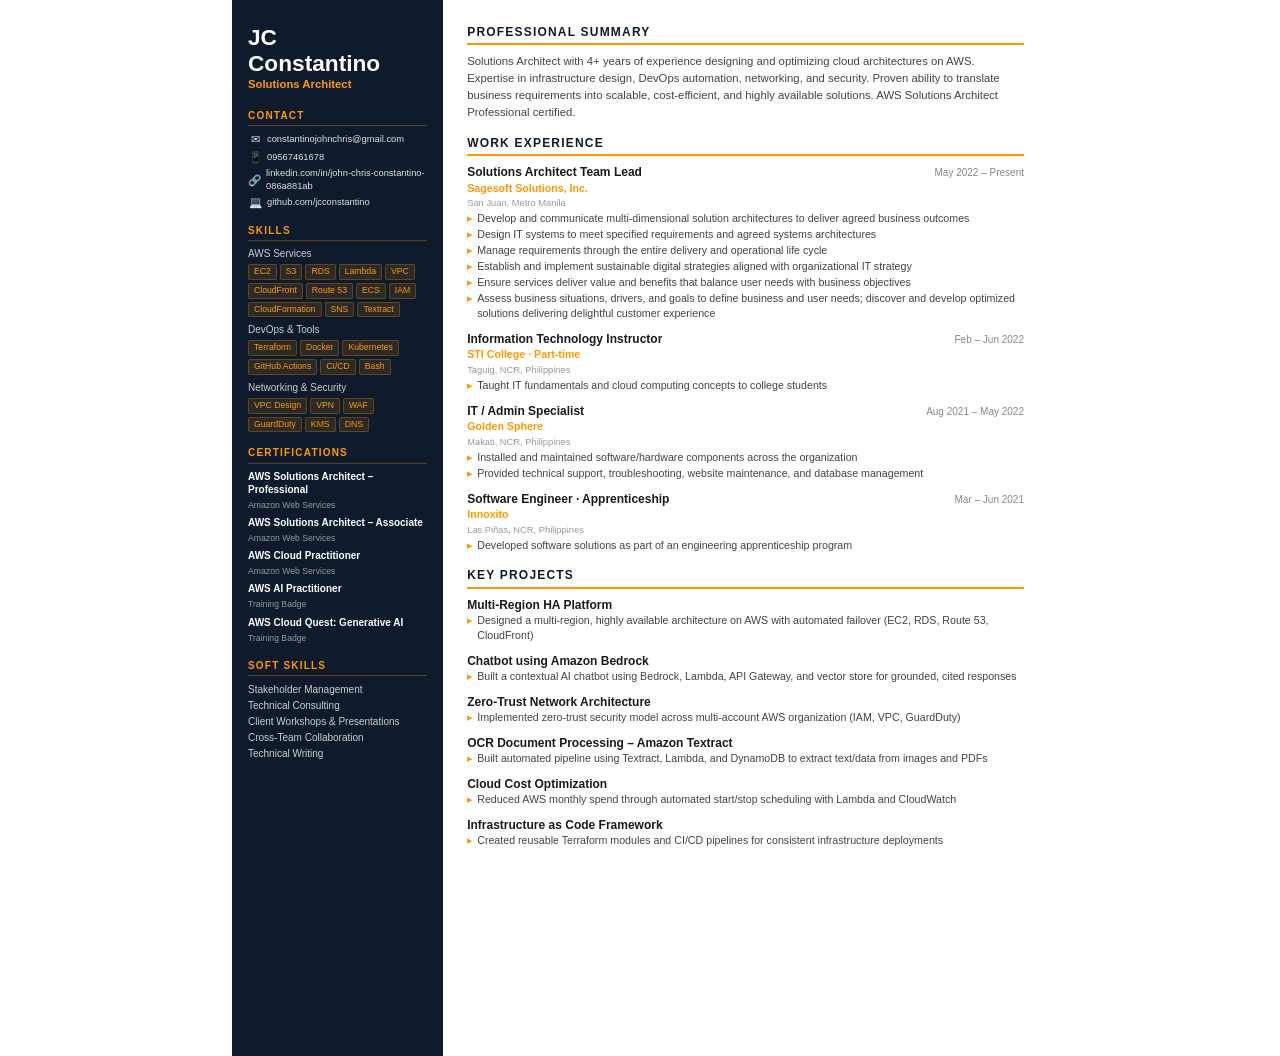
==== resume.html @ 99b5e73f "Add resume and Textract architecture" ====
<!DOCTYPE html>
<html lang="en">
<head>
<meta charset="UTF-8">
<title>JC Constantino - Resume</title>
<style>
  @page { margin: 0; size: letter; }
  * { margin: 0; padding: 0; box-sizing: border-box; }
  body {
    font-family: 'Segoe UI', Arial, sans-serif;
    color: #1a1a1a;
    line-height: 1.35;
    font-size: 9pt;
    background: #fff;
  }
  .page {
    max-width: 8.5in;
    height: 11in;
    margin: 0 auto;
    display: grid;
    grid-template-columns: 2.2in 1fr;
    overflow: hidden;
  }
  .sidebar {
    background: #0f1b2d;
    color: #e0e0e0;
    padding: 24px 16px;
  }
  .sidebar h1 { font-size: 17pt; color: #fff; line-height: 1.15; margin-bottom: 1px; }
  .sidebar .role { color: #FF9900; font-size: 8.5pt; font-weight: 600; margin-bottom: 16px; }
  .sidebar h2 {
    font-size: 7.5pt; text-transform: uppercase; letter-spacing: 1.2px;
    color: #FF9900; border-bottom: 1px solid rgba(255,153,0,0.3);
    padding-bottom: 3px; margin-bottom: 6px; margin-top: 14px;
  }
  .sidebar p, .sidebar li { font-size: 7.5pt; line-height: 1.4; color: #ccc; }
  .sidebar ul { list-style: none; }
  .sidebar ul li { padding: 1px 0; }
  .contact-item { display: flex; align-items: center; gap: 5px; margin-bottom: 3px; font-size: 7pt; word-break: break-all; }
  .contact-item .icon { font-size: 8pt; width: 14px; text-align: center; }
  .skill-tags { display: flex; flex-wrap: wrap; gap: 3px; margin-top: 3px; }
  .skill-tag {
    background: rgba(255,153,0,0.12); border: 1px solid rgba(255,153,0,0.25);
    color: #FF9900; padding: 1px 5px; border-radius: 2px; font-size: 6.5pt; font-weight: 500;
  }
  .sklabel { font-size: 7pt; color: #999; margin-bottom: 2px; margin-top: 6px; }
  .cert-item { margin-bottom: 4px; }
  .cert-item strong { color: #fff; font-size: 7.5pt; display: block; line-height: 1.3; }
  .cert-item span { font-size: 6.5pt; color: #999; }
  .main { padding: 24px 24px; }
  .main h2 {
    font-size: 9pt; text-transform: uppercase; letter-spacing: 1.2px;
    color: #0f1b2d; border-bottom: 2px solid #FF9900;
    padding-bottom: 3px; margin-bottom: 8px; margin-top: 14px;
  }
  .main h2:first-child { margin-top: 0; }
  .summary { font-size: 8.5pt; color: #444; line-height: 1.5; }
  .exp-entry { margin-bottom: 10px; }
  .exp-header { display: flex; justify-content: space-between; align-items: baseline; }
  .exp-header h3 { font-size: 9pt; color: #1a1a1a; }
  .exp-header .date { font-size: 7.5pt; color: #888; white-space: nowrap; }
  .exp-company { font-size: 8pt; color: #FF9900; font-weight: 600; margin-bottom: 2px; }
  .exp-location { font-size: 7pt; color: #999; margin-bottom: 2px; }
  .exp-entry ul { list-style: none; padding: 0; }
  .exp-entry li {
    padding-left: 10px; position: relative;
    font-size: 8pt; color: #444; margin-bottom: 1px; line-height: 1.4;
  }
  .exp-entry li::before { content: '▸'; position: absolute; left: 0; color: #FF9900; }
  @media print {
    body { -webkit-print-color-adjust: exact; print-color-adjust: exact; }
    .page { height: 100vh; }
  }
</style>
</head>
<body>
<div class="page">
  <div class="sidebar">
    <h1>JC<br>Constantino</h1>
    <p class="role">Solutions Architect</p>

    <h2>Contact</h2>
    <div class="contact-item"><span class="icon">✉</span> constantinojohnchris@gmail.com</div>
    <div class="contact-item"><span class="icon">📱</span> 09567461678</div>
    <div class="contact-item"><span class="icon">🔗</span> linkedin.com/in/john-chris-constantino-086a881ab</div>
    <div class="contact-item"><span class="icon">💻</span> github.com/jcconstantino</div>

    <h2>Skills</h2>
    <p class="sklabel">AWS Services</p>
    <div class="skill-tags">
      <span class="skill-tag">EC2</span><span class="skill-tag">S3</span><span class="skill-tag">RDS</span>
      <span class="skill-tag">Lambda</span><span class="skill-tag">VPC</span><span class="skill-tag">CloudFront</span>
      <span class="skill-tag">Route 53</span><span class="skill-tag">ECS</span><span class="skill-tag">IAM</span>
      <span class="skill-tag">CloudFormation</span><span class="skill-tag">SNS</span><span class="skill-tag">Textract</span>
    </div>
    <p class="sklabel">DevOps & Tools</p>
    <div class="skill-tags">
      <span class="skill-tag">Terraform</span><span class="skill-tag">Docker</span><span class="skill-tag">Kubernetes</span>
      <span class="skill-tag">GitHub Actions</span><span class="skill-tag">CI/CD</span><span class="skill-tag">Bash</span>
    </div>
    <p class="sklabel">Networking & Security</p>
    <div class="skill-tags">
      <span class="skill-tag">VPC Design</span><span class="skill-tag">VPN</span><span class="skill-tag">WAF</span>
      <span class="skill-tag">GuardDuty</span><span class="skill-tag">KMS</span><span class="skill-tag">DNS</span>
    </div>

    <h2>Certifications</h2>
    <div class="cert-item"><strong>AWS Solutions Architect – Professional</strong><span>Amazon Web Services</span></div>
    <div class="cert-item"><strong>AWS Solutions Architect – Associate</strong><span>Amazon Web Services</span></div>
    <div class="cert-item"><strong>AWS Cloud Practitioner</strong><span>Amazon Web Services</span></div>
    <div class="cert-item"><strong>AWS AI Practitioner</strong><span>Training Badge</span></div>
    <div class="cert-item"><strong>AWS Cloud Quest: Generative AI</strong><span>Training Badge</span></div>

    <h2>Soft Skills</h2>
    <ul>
      <li>Stakeholder Management</li>
      <li>Technical Consulting</li>
      <li>Client Workshops & Presentations</li>
      <li>Cross-Team Collaboration</li>
      <li>Technical Writing</li>
    </ul>
  </div>

  <div class="main">
    <h2>Professional Summary</h2>
    <p class="summary">Solutions Architect with 4+ years of experience designing and optimizing cloud architectures on AWS. Expertise in infrastructure design, DevOps automation, networking, and security. Proven ability to translate business requirements into scalable, cost-efficient, and highly available solutions. AWS Solutions Architect Professional certified.</p>

    <h2>Work Experience</h2>
    <div class="exp-entry">
      <div class="exp-header"><h3>Solutions Architect Team Lead</h3><span class="date">May 2022 – Present</span></div>
      <div class="exp-company">Sagesoft Solutions, Inc.</div>
      <div class="exp-location">San Juan, Metro Manila</div>
      <ul>
        <li>Develop and communicate multi-dimensional solution architectures to deliver agreed business outcomes</li>
        <li>Design IT systems to meet specified requirements and agreed systems architectures</li>
        <li>Manage requirements through the entire delivery and operational life cycle</li>
        <li>Establish and implement sustainable digital strategies aligned with organizational IT strategy</li>
        <li>Ensure services deliver value and benefits that balance user needs with business objectives</li>
        <li>Assess business situations, drivers, and goals to define business and user needs; discover and develop optimized solutions delivering delightful customer experience</li>
      </ul>
    </div>
    <div class="exp-entry">
      <div class="exp-header"><h3>Information Technology Instructor</h3><span class="date">Feb – Jun 2022</span></div>
      <div class="exp-company">STI College · Part-time</div>
      <div class="exp-location">Taguig, NCR, Philippines</div>
      <ul><li>Taught IT fundamentals and cloud computing concepts to college students</li></ul>
    </div>
    <div class="exp-entry">
      <div class="exp-header"><h3>IT / Admin Specialist</h3><span class="date">Aug 2021 – May 2022</span></div>
      <div class="exp-company">Golden Sphere</div>
      <div class="exp-location">Makati, NCR, Philippines</div>
      <ul>
        <li>Installed and maintained software/hardware components across the organization</li>
        <li>Provided technical support, troubleshooting, website maintenance, and database management</li>
      </ul>
    </div>
    <div class="exp-entry">
      <div class="exp-header"><h3>Software Engineer · Apprenticeship</h3><span class="date">Mar – Jun 2021</span></div>
      <div class="exp-company">Innoxito</div>
      <div class="exp-location">Las Piñas, NCR, Philippines</div>
      <ul><li>Developed software solutions as part of an engineering apprenticeship program</li></ul>
    </div>

    <h2>Key Projects</h2>
    <div class="exp-entry">
      <div class="exp-header"><h3>Multi-Region HA Platform</h3></div>
      <ul><li>Designed a multi-region, highly available architecture on AWS with automated failover (EC2, RDS, Route 53, CloudFront)</li></ul>
    </div>
    <div class="exp-entry">
      <div class="exp-header"><h3>Chatbot using Amazon Bedrock</h3></div>
      <ul><li>Built a contextual AI chatbot using Bedrock, Lambda, API Gateway, and vector store for grounded, cited responses</li></ul>
    </div>
    <div class="exp-entry">
      <div class="exp-header"><h3>Zero-Trust Network Architecture</h3></div>
      <ul><li>Implemented zero-trust security model across multi-account AWS organization (IAM, VPC, GuardDuty)</li></ul>
    </div>
    <div class="exp-entry">
      <div class="exp-header"><h3>OCR Document Processing – Amazon Textract</h3></div>
      <ul><li>Built automated pipeline using Textract, Lambda, and DynamoDB to extract text/data from images and PDFs</li></ul>
    </div>
    <div class="exp-entry">
      <div class="exp-header"><h3>Cloud Cost Optimization</h3></div>
      <ul><li>Reduced AWS monthly spend through automated start/stop scheduling with Lambda and CloudWatch</li></ul>
    </div>
    <div class="exp-entry">
      <div class="exp-header"><h3>Infrastructure as Code Framework</h3></div>
      <ul><li>Created reusable Terraform modules and CI/CD pipelines for consistent infrastructure deployments</li></ul>
    </div>
  </div>
</div>
</body>
</html>
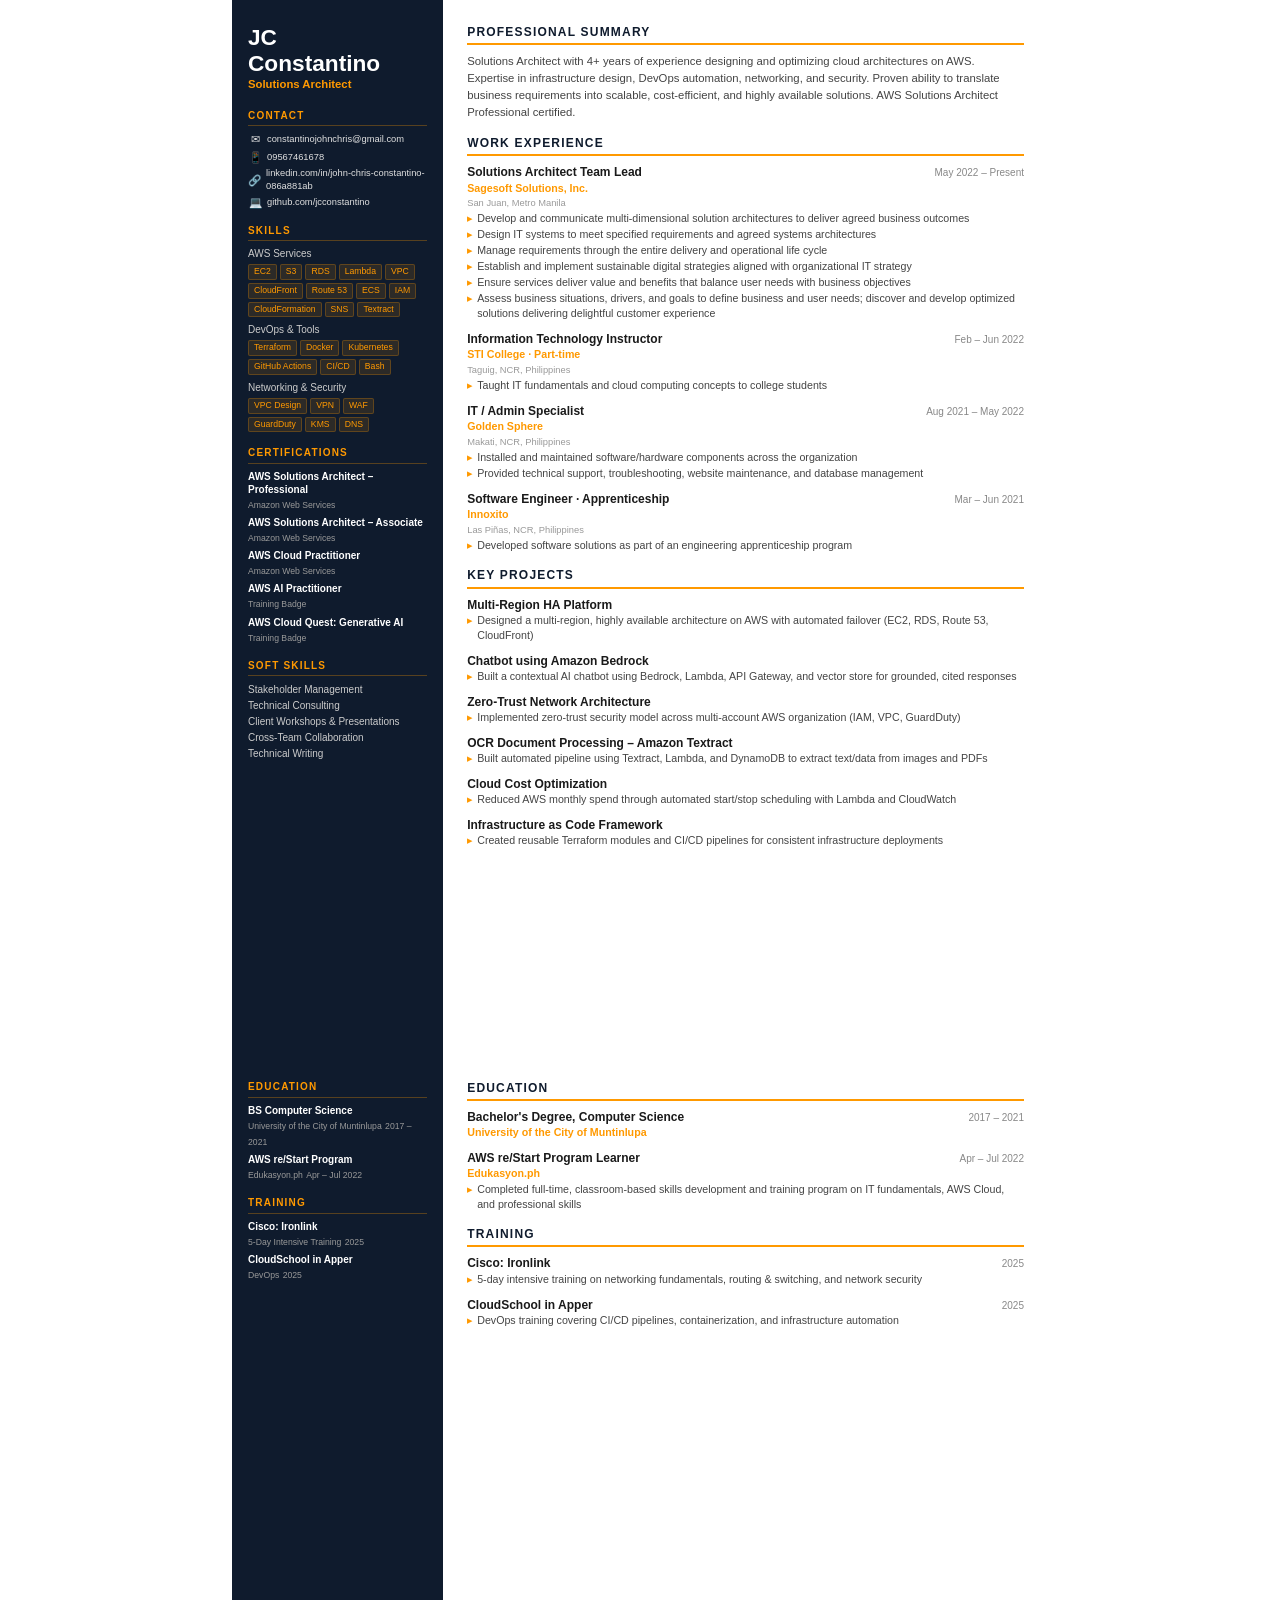
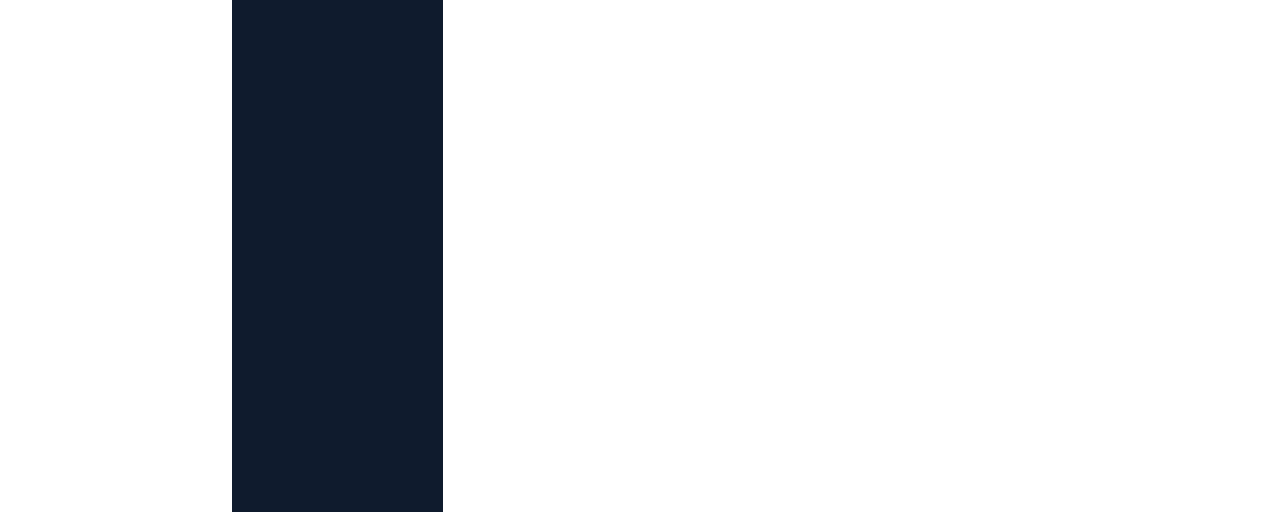
==== commit c444e8e9: "Add education, training, and seminars sections" ====
--- a/resume.html
+++ b/resume.html
@@ -21,6 +21,7 @@
     grid-template-columns: 2.2in 1fr;
     overflow: hidden;
   }
+  .page + .page { page-break-before: always; }
   .sidebar {
     background: #0f1b2d;
     color: #e0e0e0;
@@ -33,6 +34,7 @@
     color: #FF9900; border-bottom: 1px solid rgba(255,153,0,0.3);
     padding-bottom: 3px; margin-bottom: 6px; margin-top: 14px;
   }
+  .sidebar h2:first-child { margin-top: 0; }
   .sidebar p, .sidebar li { font-size: 7.5pt; line-height: 1.4; color: #ccc; }
   .sidebar ul { list-style: none; }
   .sidebar ul li { padding: 1px 0; }
@@ -67,6 +69,10 @@
     font-size: 8pt; color: #444; margin-bottom: 1px; line-height: 1.4;
   }
   .exp-entry li::before { content: '▸'; position: absolute; left: 0; color: #FF9900; }
+  .page-label {
+    font-size: 6.5pt; color: #666; text-align: center;
+    padding: 6px 0; border-top: 1px solid #eee; margin-top: auto;
+  }
   @media print {
     body { -webkit-print-color-adjust: exact; print-color-adjust: exact; }
     .page { height: 100vh; }
@@ -74,6 +80,8 @@
 </style>
 </head>
 <body>
+
+<!-- ==================== PAGE 1 ==================== -->
 <div class="page">
   <div class="sidebar">
     <h1>JC<br>Constantino</h1>
@@ -188,5 +196,59 @@
     </div>
   </div>
 </div>
+
+<!-- ==================== PAGE 2 ==================== -->
+<div class="page">
+  <div class="sidebar">
+    <h2>Education</h2>
+    <div class="cert-item">
+      <strong>BS Computer Science</strong>
+      <span>University of the City of Muntinlupa</span>
+      <span>2017 – 2021</span>
+    </div>
+    <div class="cert-item">
+      <strong>AWS re/Start Program</strong>
+      <span>Edukasyon.ph</span>
+      <span>Apr – Jul 2022</span>
+    </div>
+
+    <h2>Training</h2>
+    <div class="cert-item">
+      <strong>Cisco: Ironlink</strong>
+      <span>5-Day Intensive Training</span>
+      <span>2025</span>
+    </div>
+    <div class="cert-item">
+      <strong>CloudSchool in Apper</strong>
+      <span>DevOps</span>
+      <span>2025</span>
+    </div>
+  </div>
+
+  <div class="main">
+    <h2>Education</h2>
+    <div class="exp-entry">
+      <div class="exp-header"><h3>Bachelor's Degree, Computer Science</h3><span class="date">2017 – 2021</span></div>
+      <div class="exp-company">University of the City of Muntinlupa</div>
+    </div>
+    <div class="exp-entry">
+      <div class="exp-header"><h3>AWS re/Start Program Learner</h3><span class="date">Apr – Jul 2022</span></div>
+      <div class="exp-company">Edukasyon.ph</div>
+      <ul><li>Completed full-time, classroom-based skills development and training program on IT fundamentals, AWS Cloud, and professional skills</li></ul>
+    </div>
+
+    <h2>Training</h2>
+    <div class="exp-entry">
+      <div class="exp-header"><h3>Cisco: Ironlink</h3><span class="date">2025</span></div>
+      <ul><li>5-day intensive training on networking fundamentals, routing & switching, and network security</li></ul>
+    </div>
+    <div class="exp-entry">
+      <div class="exp-header"><h3>CloudSchool in Apper</h3><span class="date">2025</span></div>
+      <ul><li>DevOps training covering CI/CD pipelines, containerization, and infrastructure automation</li></ul>
+    </div>
+
+  </div>
+</div>
+
 </body>
 </html>
